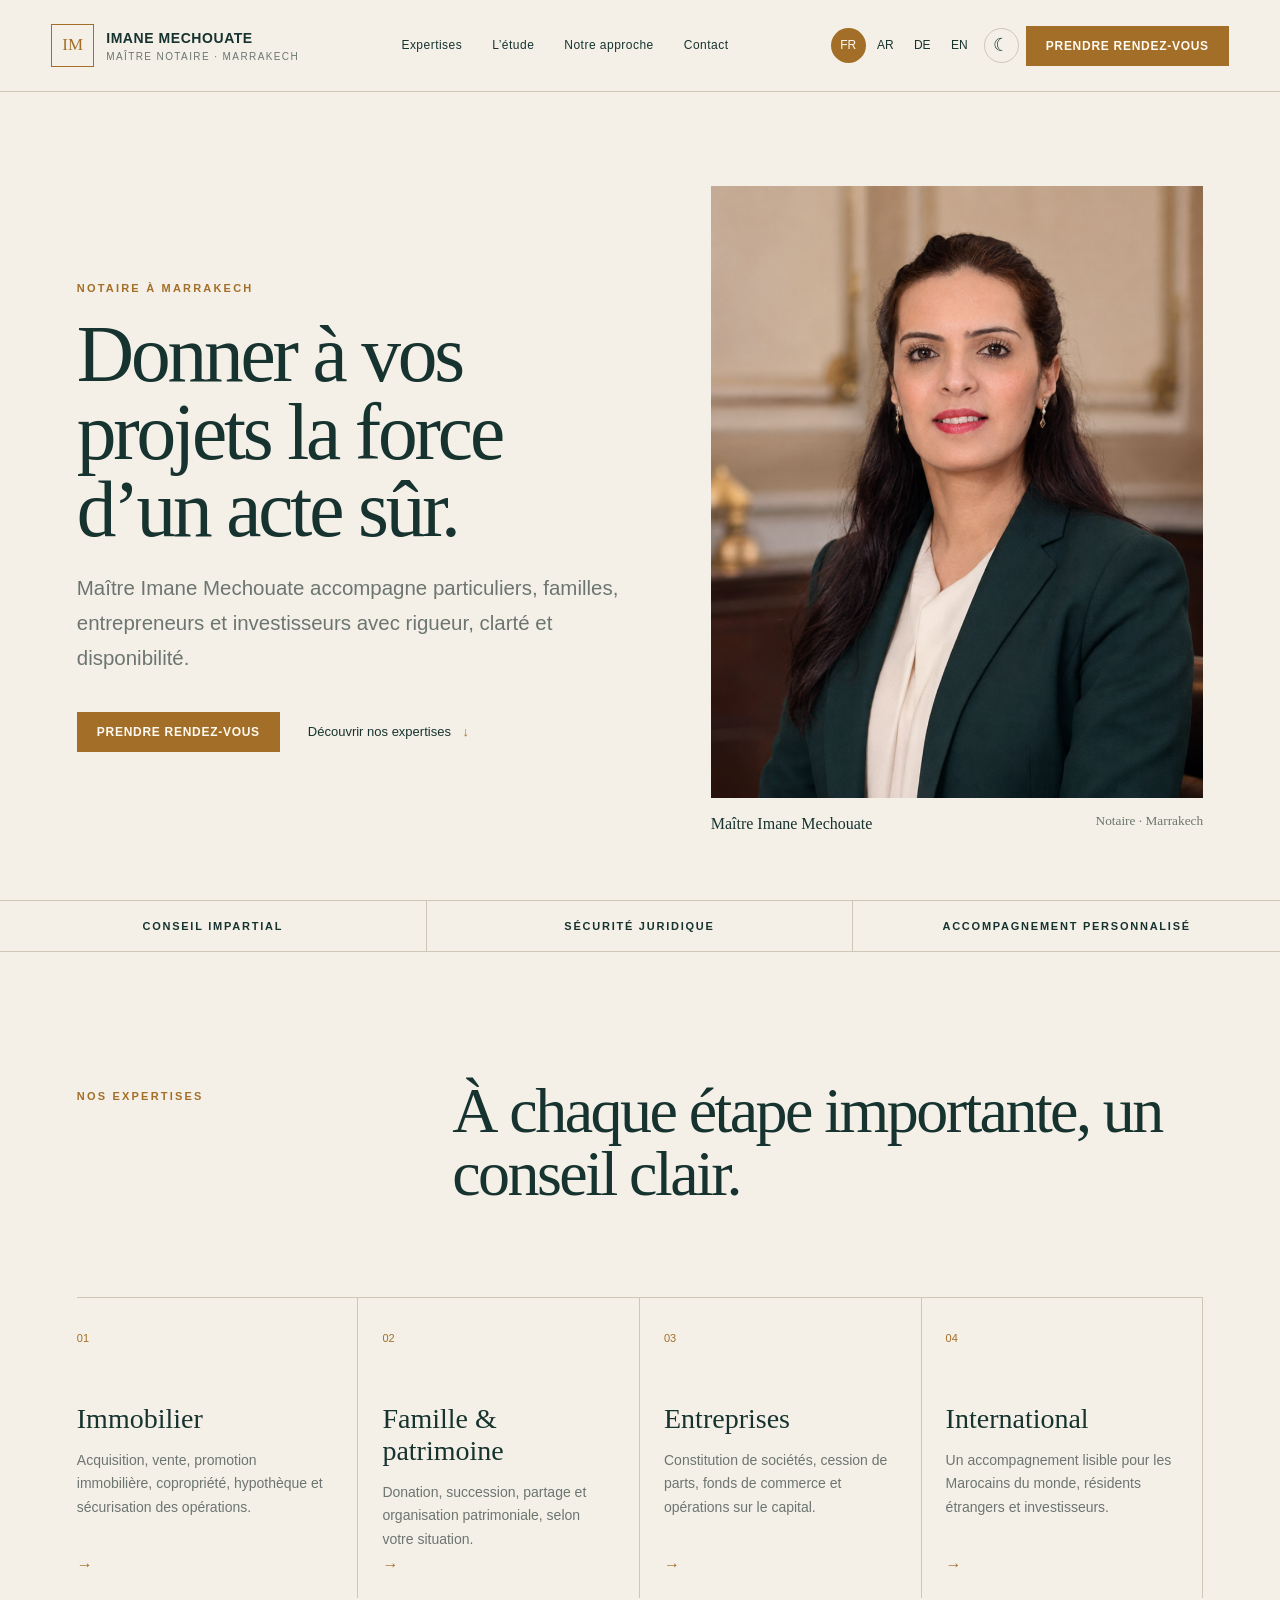
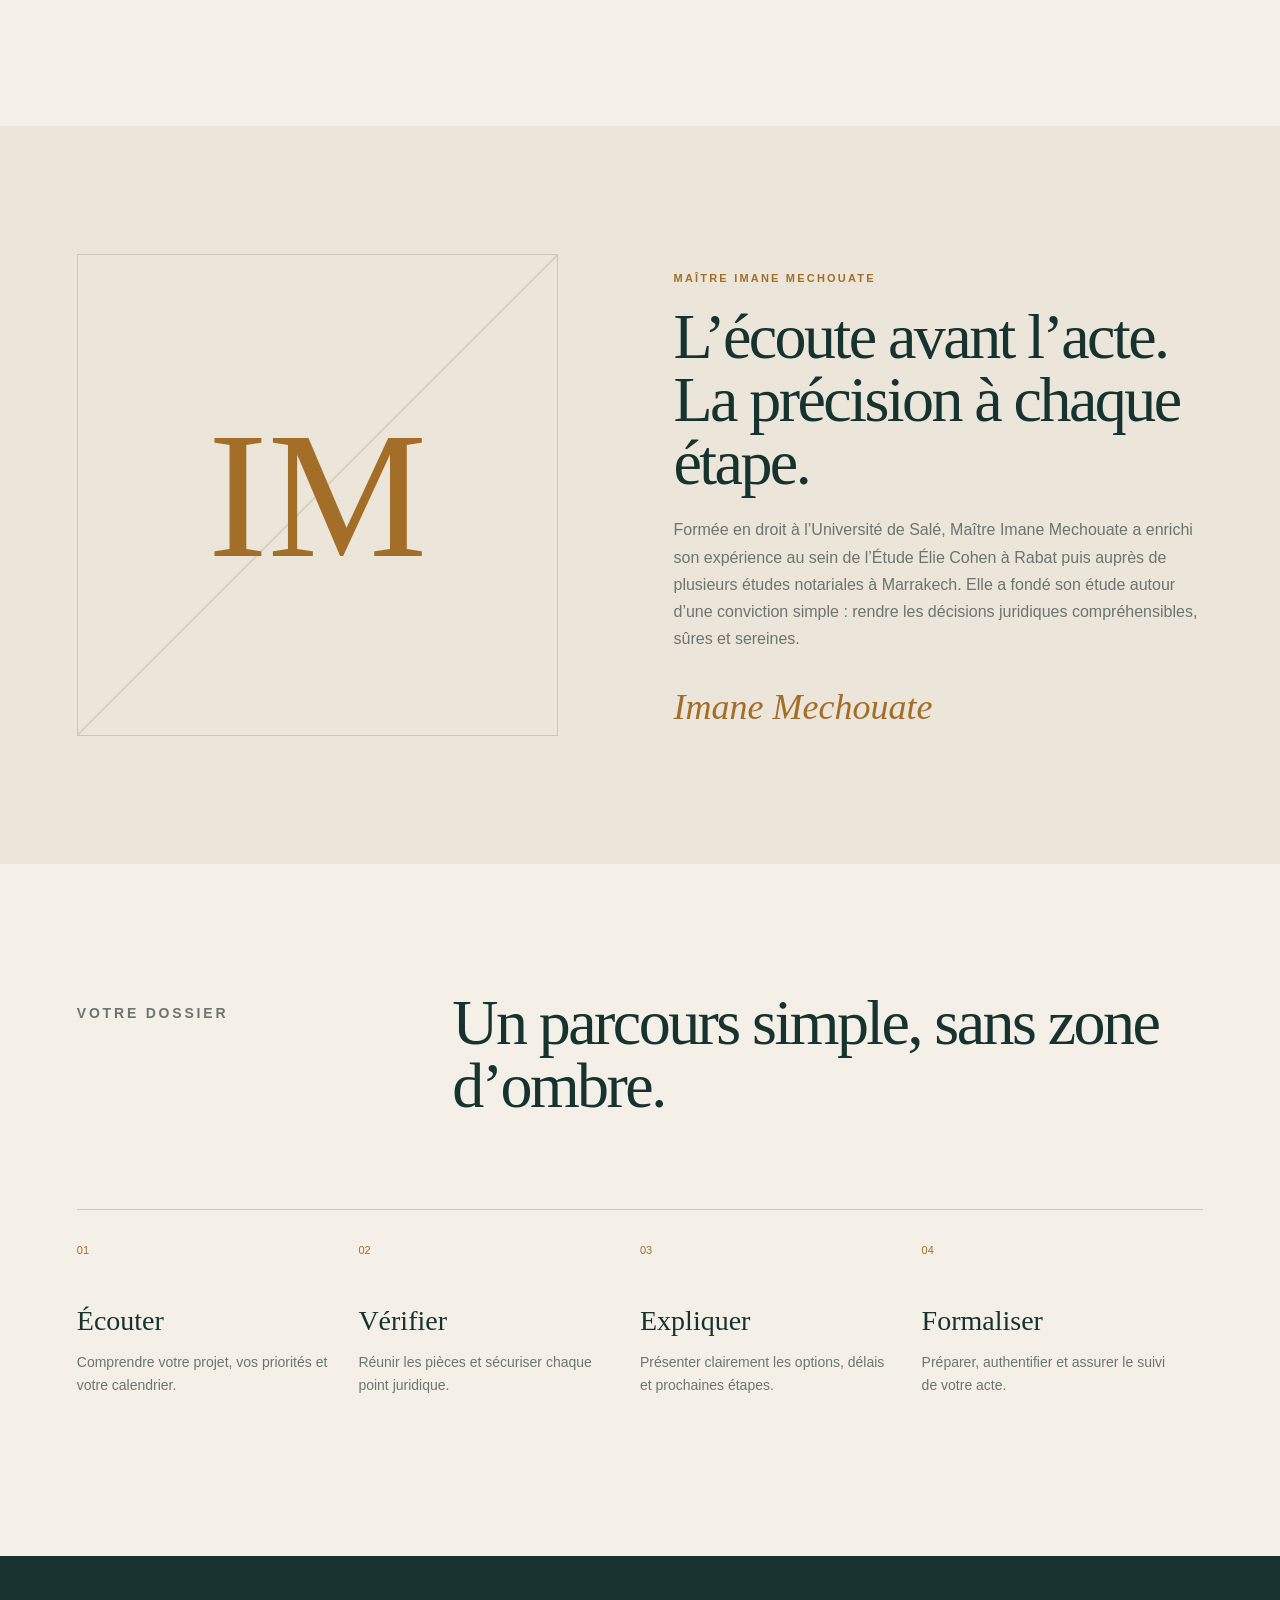
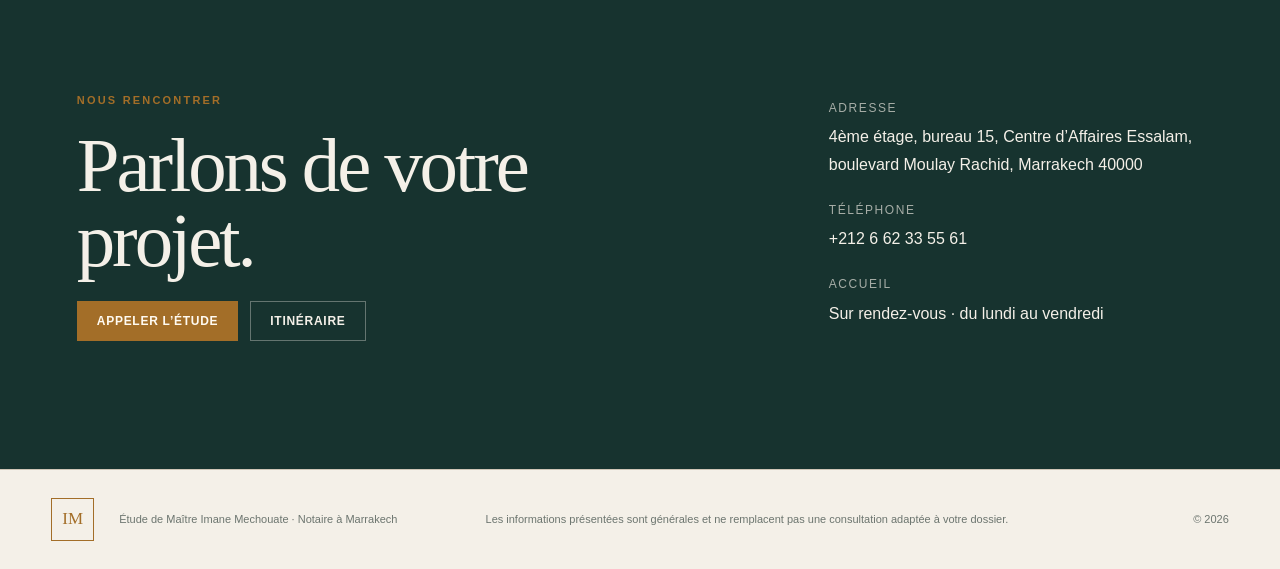
==== heritage.html @ 5396dc4d "Publish three multilingual notary website concepts" ====
<!doctype html><html lang="fr"><head><meta charset="utf-8"><meta name="viewport" content="width=device-width,initial-scale=1"><meta name="description" content="Étude de Maître Imane Mechouate, notaire à Marrakech. Immobilier, famille, patrimoine et entreprises."><meta name="theme-color" content="#123b36"><title>Maître Imane Mechouate · Notaire à Marrakech</title><link rel="stylesheet" href="base.css"><link rel="stylesheet" href="heritage.css"><script src="site.js" defer></script></head>
<body><header class="site-header"><a class="brand" href="#top"><span class="brand-mark">IM</span><span class="brand-text"><strong>IMANE MECHOUATE</strong><span>Maître Notaire · Marrakech</span></span></a><nav class="desktop-nav"><a href="#expertises" data-copy="navServices"></a><a href="#etude" data-copy="navAbout"></a><a href="#methode" data-copy="navApproach"></a><a href="#contact" data-copy="navContact"></a></nav><div class="top-controls"><div class="language" aria-label="Langue"><button class="lang-button" data-lang="fr">FR</button><button class="lang-button" data-lang="ar">AR</button><button class="lang-button" data-lang="de">DE</button><button class="lang-button" data-lang="en">EN</button></div><button class="theme-button" data-theme-toggle></button><a class="button header-cta" href="tel:+212662335561" data-copy="appointment"></a></div></header>
<main id="top"><section class="hero"><div class="hero-copy" data-reveal><p class="eyebrow" data-copy="heroKicker"></p><h1 data-copy="heroTitle"></h1><p class="lead" data-copy="heroText"></p><div class="hero-actions"><a class="button" href="tel:+212662335561" data-copy="appointment"></a><a class="text-link" href="#expertises"><span data-copy="discover"></span> <b>↓</b></a></div></div><figure class="hero-portrait" data-reveal><div class="portrait-frame"><img src="imane-heritage.png" alt="Portrait professionnel de Maître Imane Mechouate"></div><figcaption><span>Maître Imane Mechouate</span><small>Notaire · Marrakech</small></figcaption></figure></section>
<section class="trust-strip" aria-label="Valeurs"><span data-copy="trust1"></span><span data-copy="trust2"></span><span data-copy="trust3"></span></section>
<section id="expertises" class="services section"><div class="section-heading" data-reveal><p class="eyebrow" data-copy="servicesKicker"></p><h2 data-copy="servicesTitle"></h2></div><div class="service-grid"><article data-reveal><span>01</span><h3 data-copy="s1"></h3><p data-copy="s1t"></p><b class="service-arrow">→</b></article><article data-reveal><span>02</span><h3 data-copy="s2"></h3><p data-copy="s2t"></p><b class="service-arrow">→</b></article><article data-reveal><span>03</span><h3 data-copy="s3"></h3><p data-copy="s3t"></p><b class="service-arrow">→</b></article><article data-reveal><span>04</span><h3 data-copy="s4"></h3><p data-copy="s4t"></p><b class="service-arrow">→</b></article></div></section>
<section id="etude" class="about section"><div class="about-art" aria-hidden="true"><span>IM</span></div><div class="about-copy" data-reveal><p class="eyebrow" data-copy="aboutKicker"></p><h2 data-copy="aboutTitle"></h2><p data-copy="aboutText"></p><div class="signature">Imane Mechouate</div></div></section>
<section id="methode" class="process section"><div class="section-heading" data-reveal><p class="eyebrow" data-copy="processKicker"></p><h2 data-copy="processTitle"></h2></div><ol><li data-reveal><span>01</span><h3 data-copy="p1"></h3><p data-copy="p1t"></p></li><li data-reveal><span>02</span><h3 data-copy="p2"></h3><p data-copy="p2t"></p></li><li data-reveal><span>03</span><h3 data-copy="p3"></h3><p data-copy="p3t"></p></li><li data-reveal><span>04</span><h3 data-copy="p4"></h3><p data-copy="p4t"></p></li></ol></section>
<section id="contact" class="contact section"><div data-reveal><p class="eyebrow" data-copy="contactKicker"></p><h2 data-copy="contactTitle"></h2><div class="contact-actions"><a class="button" href="tel:+212662335561" data-copy="call"></a><a class="button secondary" data-map target="_blank" rel="noopener" data-copy="route"></a></div></div><div class="contact-list" data-reveal><div class="contact-item"><span data-copy="addressLabel"></span><p data-address></p></div><div class="contact-item"><span data-copy="phoneLabel"></span><a href="tel:+212662335561">+212 6 62 33 55 61</a></div><div class="contact-item"><span data-copy="hoursLabel"></span><p data-copy="hours"></p></div></div></section></main>
<footer><a class="brand" href="#top"><span class="brand-mark">IM</span></a><p data-copy="footer"></p><p class="fineprint" data-copy="legal"></p><p>© 2026</p></footer></body></html>
---- base.css ----
*{box-sizing:border-box}html{scroll-behavior:smooth}body{margin:0}img{display:block;max-width:100%}a{color:inherit}button{font:inherit}.sr-only{position:absolute;width:1px;height:1px;padding:0;margin:-1px;overflow:hidden;clip:rect(0,0,0,0);white-space:nowrap;border:0}
.top-controls{display:flex;align-items:center;gap:7px}.language{display:flex;align-items:center;gap:2px}.lang-button,.theme-button{border:0;background:transparent;color:inherit;cursor:pointer;min-width:35px;height:35px;border-radius:50%;font-size:12px}.lang-button[aria-current="true"]{background:var(--accent);color:var(--accent-contrast)}.theme-button{font-size:18px;border:1px solid var(--line)}
.brand{display:flex;align-items:center;text-decoration:none;gap:12px}.brand-mark{width:43px;height:43px;border:1px solid var(--accent);display:grid;place-items:center;font-family:Georgia,serif;color:var(--accent);font-size:17px}.brand-text{line-height:1.1}.brand-text strong{font:600 14px/1.2 var(--sans);letter-spacing:.04em}.brand-text span{display:block;font-size:10px;letter-spacing:.14em;text-transform:uppercase;color:var(--muted);margin-top:4px}
.button{display:inline-flex;align-items:center;justify-content:center;gap:10px;padding:13px 19px;text-decoration:none;border:1px solid var(--accent);background:var(--accent);color:var(--accent-contrast);font:600 12px/1 var(--sans);letter-spacing:.06em;text-transform:uppercase;transition:.25s}.button:hover{transform:translateY(-2px);filter:brightness(1.06)}.button.secondary{background:transparent;color:var(--text);border-color:var(--line)}
[data-reveal]{opacity:0;transform:translateY(22px);transition:opacity .75s,transform .75s}[data-reveal].is-visible{opacity:1;transform:none}
.eyebrow{color:var(--accent);font:600 11px/1 var(--sans);letter-spacing:.2em;text-transform:uppercase}.contact-list{display:grid;gap:22px}.contact-item span{display:block;color:var(--muted);font-size:12px;text-transform:uppercase;letter-spacing:.13em;margin-bottom:5px}.contact-item p,.contact-item a{margin:0;text-decoration:none}.fineprint{font-size:11px;color:var(--muted);max-width:760px}
html[dir="rtl"] body{text-align:right}html[dir="rtl"] .brand{flex-direction:row-reverse}html[dir="rtl"] .service-arrow{transform:scaleX(-1)}
@media(max-width:920px){.desktop-nav{display:none}.brand-text span{display:none}.top-controls{gap:3px}.lang-button{min-width:30px}.header-cta{display:none}}
@media(prefers-reduced-motion:reduce){html{scroll-behavior:auto}*,*:before,*:after{animation:none!important;transition:none!important}[data-reveal]{opacity:1;transform:none}}
---- heritage.css ----
:root{--bg:#f4f0e8;--surface:#ebe5da;--text:#17332f;--muted:#6c756f;--accent:#a36e28;--accent-contrast:#fffaf1;--line:#cfc6b7;--serif:"Iowan Old Style","Baskerville",Georgia,serif;--sans:Inter,Avenir,Arial,sans-serif;color-scheme:light}
:root[data-theme="dark"]{--bg:#102522;--surface:#17322e;--text:#f4eee2;--muted:#aebbb5;--accent:#d6aa62;--accent-contrast:#142721;--line:#36504a;color-scheme:dark}body{background:var(--bg);color:var(--text);font:16px/1.7 var(--sans);transition:background .25s,color .25s}.site-header{height:92px;padding:0 clamp(20px,4vw,68px);display:flex;align-items:center;justify-content:space-between;border-bottom:1px solid var(--line);position:relative;z-index:5}.desktop-nav{display:flex;gap:30px}.desktop-nav a{text-decoration:none;font-size:12px;letter-spacing:.04em}.hero{min-height:calc(100vh - 92px);display:grid;grid-template-columns:1.05fr .95fr;padding:clamp(42px,7vw,105px) clamp(20px,6vw,100px) 58px;gap:clamp(35px,7vw,110px);align-items:center}.hero-copy h1,.section h2{font:500 clamp(48px,6.2vw,92px)/.98 var(--serif);letter-spacing:-.04em;margin:22px 0}.lead{font-size:clamp(17px,1.6vw,21px);max-width:610px;color:var(--muted)}.hero-actions{display:flex;align-items:center;gap:28px;margin-top:36px;flex-wrap:wrap}.text-link{text-decoration:none;font-size:13px}.text-link b{color:var(--accent);margin-left:8px}.hero-portrait{margin:0}.portrait-frame{height:min(68vh,720px);overflow:hidden;background:var(--surface)}.portrait-frame img{width:100%;height:100%;object-fit:cover;object-position:50% 38%;transform:scaleX(-1)}figcaption{display:flex;justify-content:space-between;margin-top:12px;font-family:var(--serif)}figcaption small{color:var(--muted)}.trust-strip{display:grid;grid-template-columns:repeat(3,1fr);border-top:1px solid var(--line);border-bottom:1px solid var(--line)}.trust-strip span{text-align:center;padding:19px;border-right:1px solid var(--line);font:600 11px var(--sans);letter-spacing:.16em;text-transform:uppercase}.trust-strip span:last-child{border:0}.section{padding:clamp(75px,10vw,150px) clamp(20px,6vw,100px)}.section-heading{display:grid;grid-template-columns:1fr 2fr;align-items:start}.section-heading h2{font-size:clamp(42px,5vw,72px);margin-top:0;max-width:820px}.service-grid{display:grid;grid-template-columns:repeat(4,1fr);margin-top:70px;border-top:1px solid var(--line)}.service-grid article{padding:25px 24px 30px 0;border-right:1px solid var(--line);min-height:300px;position:relative}.service-grid article:not(:first-child){padding-left:24px}.service-grid article>span,.process li>span{color:var(--accent);font-size:11px}.service-grid h3,.process h3{font:500 28px var(--serif);margin:52px 0 12px}.service-grid p,.process p{font-size:14px;color:var(--muted)}.service-arrow{position:absolute;bottom:20px;color:var(--accent)}.about{background:var(--surface);display:grid;grid-template-columns:1fr 1.1fr;gap:9vw;align-items:center}.about-art{border:1px solid var(--line);aspect-ratio:1;display:grid;place-items:center;background:linear-gradient(135deg,transparent 49.8%,var(--line) 50%,transparent 50.2%)}.about-art span{font:500 clamp(90px,14vw,220px) var(--serif);color:var(--accent)}.about-copy h2{font-size:clamp(42px,5vw,72px)}.about-copy>p:last-of-type{color:var(--muted);max-width:660px}.signature{font:italic 36px var(--serif);color:var(--accent);margin-top:34px}.process ol{list-style:none;padding:0;display:grid;grid-template-columns:repeat(4,1fr);border-top:1px solid var(--line);margin-top:70px}.process li{padding:25px 24px 0 0}.process li h3{margin-top:42px}.contact{background:var(--text);color:var(--bg);display:grid;grid-template-columns:1.25fr .75fr;gap:10vw}.contact h2{font-size:clamp(52px,6vw,88px);max-width:620px}.contact .button.secondary{color:var(--bg);border-color:color-mix(in srgb,var(--bg) 35%,transparent)}.contact-actions{display:flex;gap:12px;flex-wrap:wrap}.contact .contact-list{align-self:center}.contact .contact-item span,.contact .fineprint{color:color-mix(in srgb,var(--bg) 65%,transparent)}footer{display:grid;grid-template-columns:auto 1fr 2fr auto;gap:25px;align-items:center;padding:28px clamp(20px,4vw,68px);border-top:1px solid var(--line);font-size:11px;color:var(--muted)}footer p{margin:0}
@media(max-width:800px){.hero{grid-template-columns:1fr;padding-top:60px}.hero-portrait{order:-1}.portrait-frame{height:48vh}.section-heading,.about,.contact{grid-template-columns:1fr}.service-grid,.process ol{grid-template-columns:1fr 1fr}.service-grid article{border-bottom:1px solid var(--line)}footer{grid-template-columns:auto 1fr}.fineprint{grid-column:1/-1}.trust-strip{grid-template-columns:1fr}.trust-strip span{border-right:0;border-bottom:1px solid var(--line)}}@media(max-width:520px){.service-grid,.process ol{grid-template-columns:1fr}.site-header{height:74px}.hero{min-height:auto}.brand-mark{width:36px;height:36px}}
.portrait-frame img{object-position:50% 36%;transform:none}
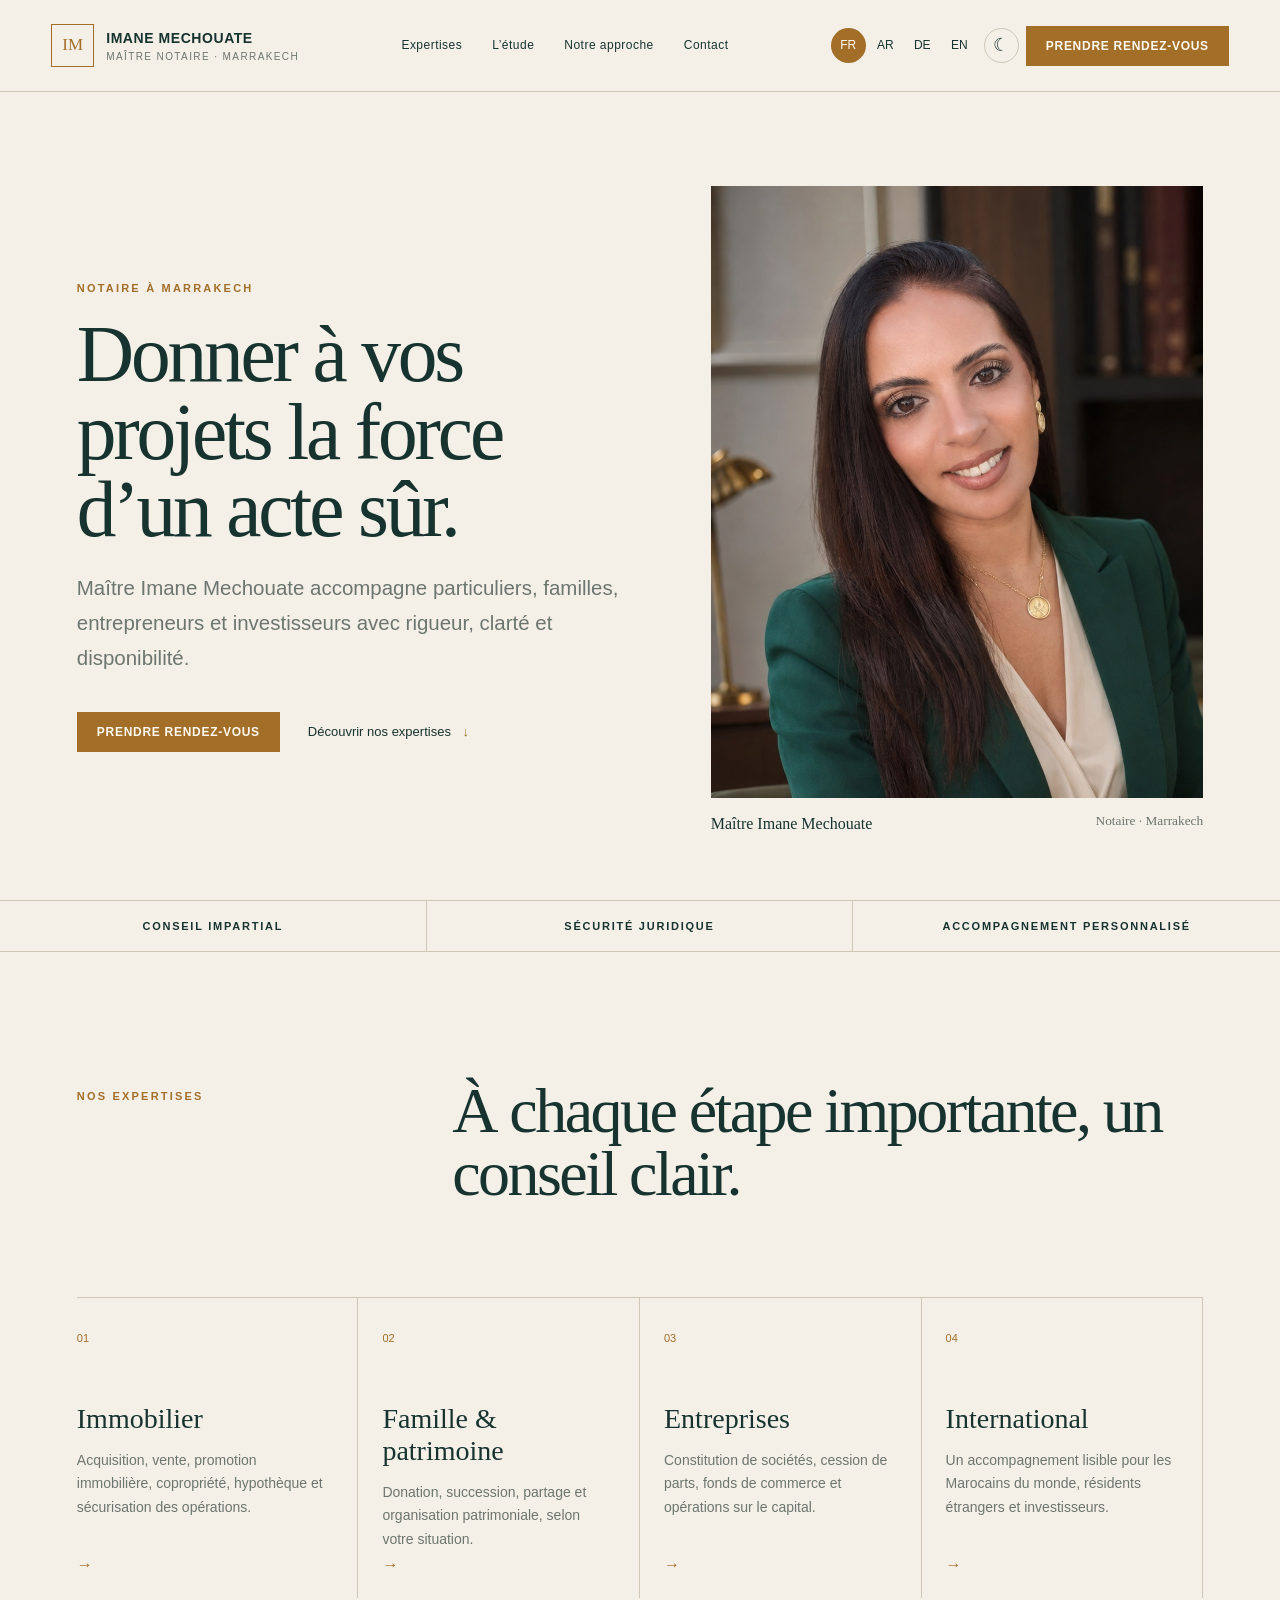
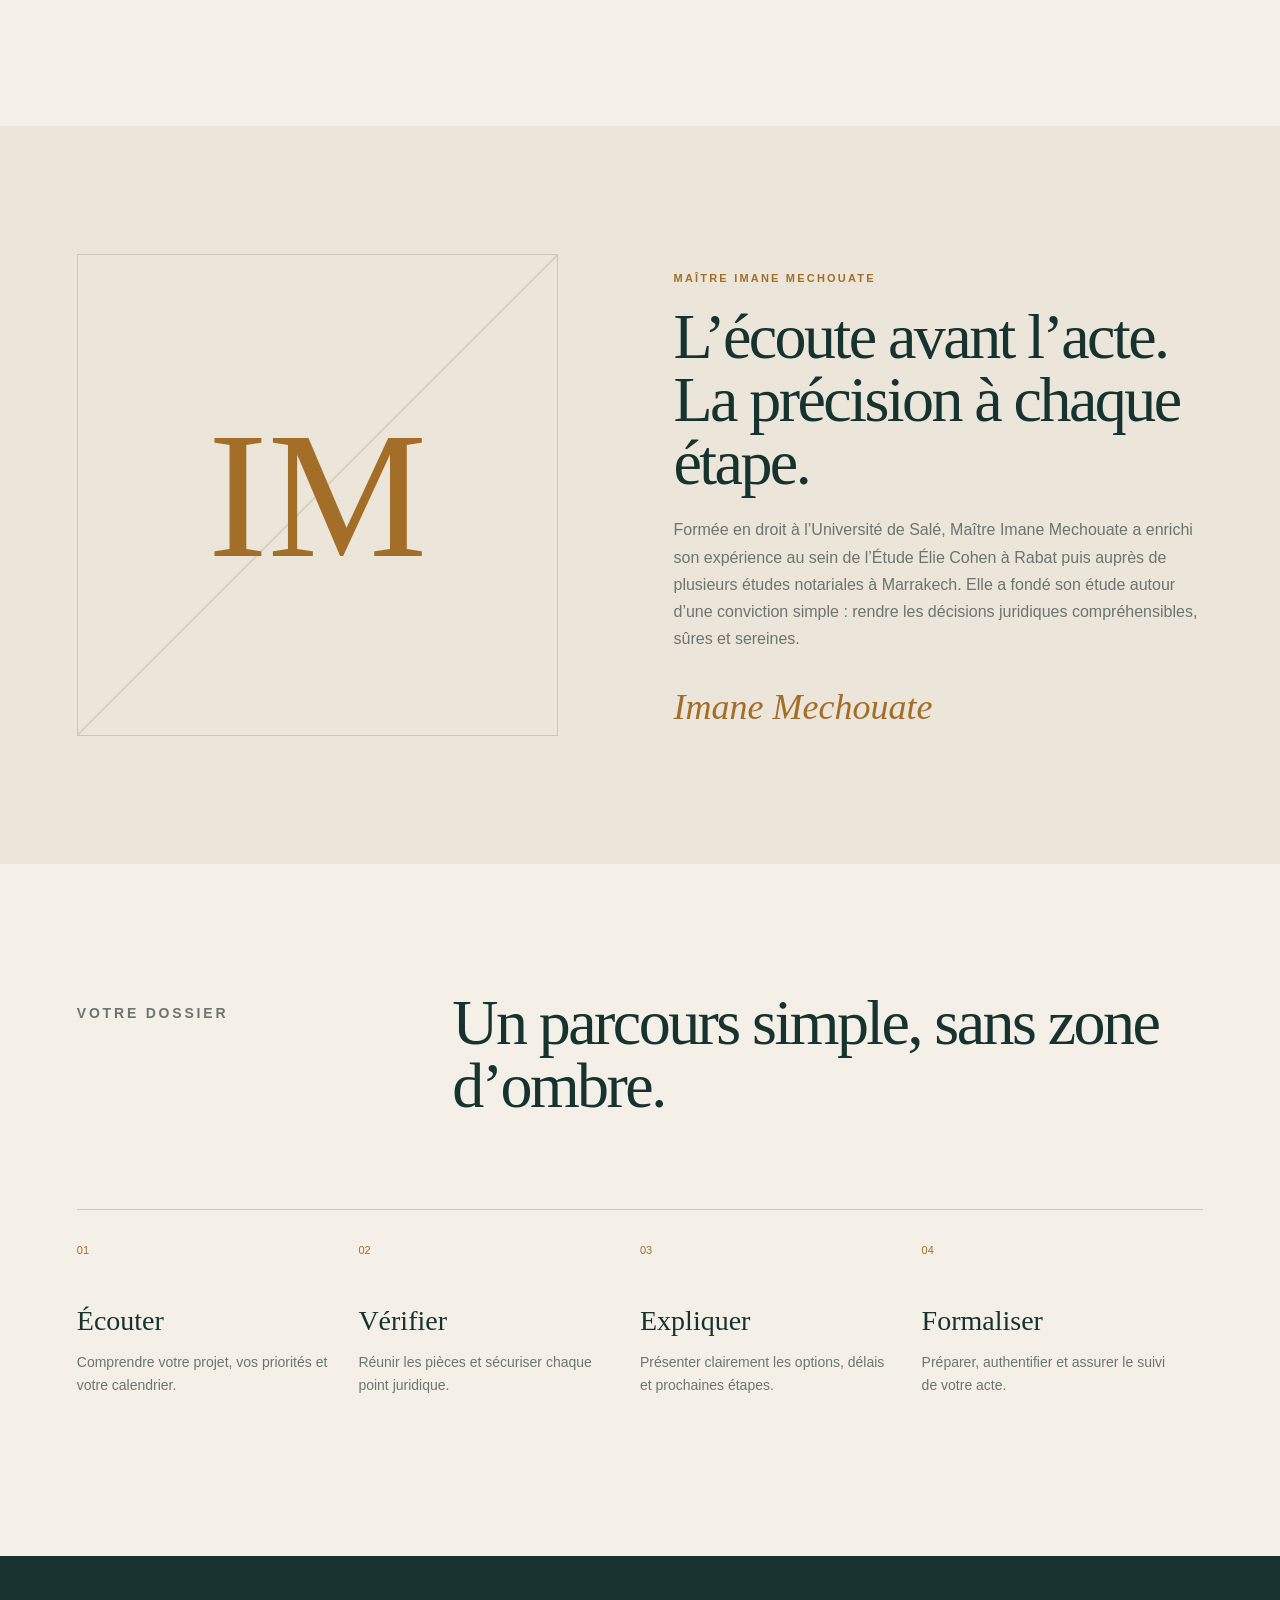
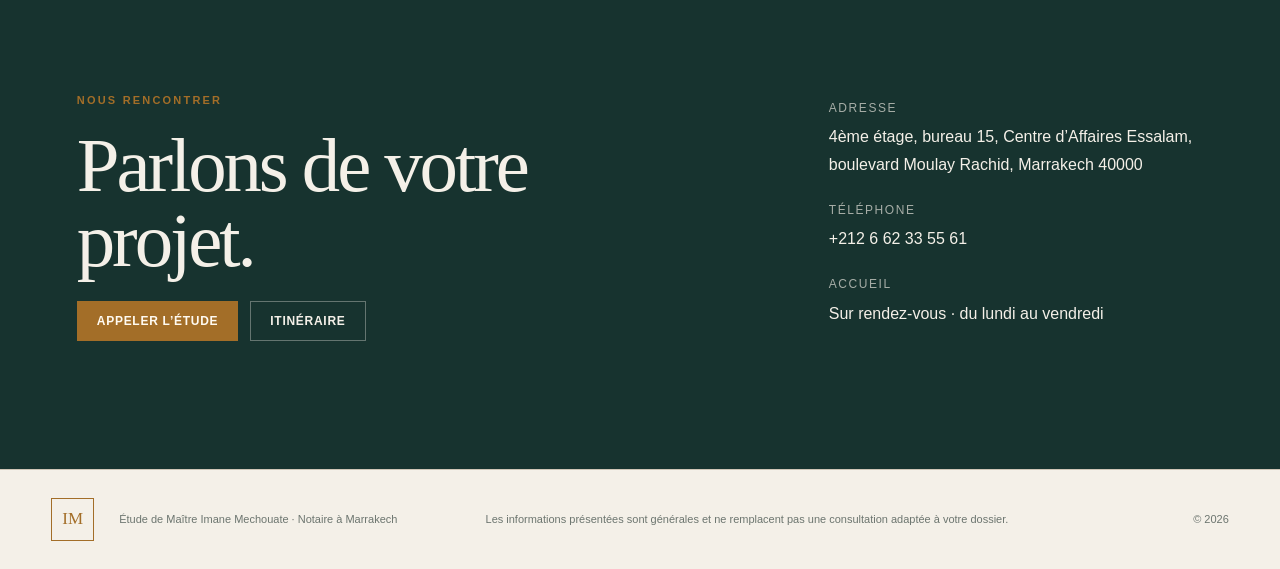
==== commit 7fce35f0: "Publish refined portraits inspired by latest New Look photos" ====
--- a/heritage.html
+++ b/heritage.html
@@ -1,6 +1,6 @@
 <!doctype html><html lang="fr"><head><meta charset="utf-8"><meta name="viewport" content="width=device-width,initial-scale=1"><meta name="description" content="Étude de Maître Imane Mechouate, notaire à Marrakech. Immobilier, famille, patrimoine et entreprises."><meta name="theme-color" content="#123b36"><title>Maître Imane Mechouate · Notaire à Marrakech</title><link rel="stylesheet" href="base.css"><link rel="stylesheet" href="heritage.css"><script src="site.js" defer></script></head>
 <body><header class="site-header"><a class="brand" href="#top"><span class="brand-mark">IM</span><span class="brand-text"><strong>IMANE MECHOUATE</strong><span>Maître Notaire · Marrakech</span></span></a><nav class="desktop-nav"><a href="#expertises" data-copy="navServices"></a><a href="#etude" data-copy="navAbout"></a><a href="#methode" data-copy="navApproach"></a><a href="#contact" data-copy="navContact"></a></nav><div class="top-controls"><div class="language" aria-label="Langue"><button class="lang-button" data-lang="fr">FR</button><button class="lang-button" data-lang="ar">AR</button><button class="lang-button" data-lang="de">DE</button><button class="lang-button" data-lang="en">EN</button></div><button class="theme-button" data-theme-toggle></button><a class="button header-cta" href="tel:+212662335561" data-copy="appointment"></a></div></header>
-<main id="top"><section class="hero"><div class="hero-copy" data-reveal><p class="eyebrow" data-copy="heroKicker"></p><h1 data-copy="heroTitle"></h1><p class="lead" data-copy="heroText"></p><div class="hero-actions"><a class="button" href="tel:+212662335561" data-copy="appointment"></a><a class="text-link" href="#expertises"><span data-copy="discover"></span> <b>↓</b></a></div></div><figure class="hero-portrait" data-reveal><div class="portrait-frame"><img src="imane-heritage.png" alt="Portrait professionnel de Maître Imane Mechouate"></div><figcaption><span>Maître Imane Mechouate</span><small>Notaire · Marrakech</small></figcaption></figure></section>
+<main id="top"><section class="hero"><div class="hero-copy" data-reveal><p class="eyebrow" data-copy="heroKicker"></p><h1 data-copy="heroTitle"></h1><p class="lead" data-copy="heroText"></p><div class="hero-actions"><a class="button" href="tel:+212662335561" data-copy="appointment"></a><a class="text-link" href="#expertises"><span data-copy="discover"></span> <b>↓</b></a></div></div><figure class="hero-portrait" data-reveal><div class="portrait-frame"><img src="imane-heritage.jpg" alt="Portrait professionnel de Maître Imane Mechouate"></div><figcaption><span>Maître Imane Mechouate</span><small>Notaire · Marrakech</small></figcaption></figure></section>
 <section class="trust-strip" aria-label="Valeurs"><span data-copy="trust1"></span><span data-copy="trust2"></span><span data-copy="trust3"></span></section>
 <section id="expertises" class="services section"><div class="section-heading" data-reveal><p class="eyebrow" data-copy="servicesKicker"></p><h2 data-copy="servicesTitle"></h2></div><div class="service-grid"><article data-reveal><span>01</span><h3 data-copy="s1"></h3><p data-copy="s1t"></p><b class="service-arrow">→</b></article><article data-reveal><span>02</span><h3 data-copy="s2"></h3><p data-copy="s2t"></p><b class="service-arrow">→</b></article><article data-reveal><span>03</span><h3 data-copy="s3"></h3><p data-copy="s3t"></p><b class="service-arrow">→</b></article><article data-reveal><span>04</span><h3 data-copy="s4"></h3><p data-copy="s4t"></p><b class="service-arrow">→</b></article></div></section>
 <section id="etude" class="about section"><div class="about-art" aria-hidden="true"><span>IM</span></div><div class="about-copy" data-reveal><p class="eyebrow" data-copy="aboutKicker"></p><h2 data-copy="aboutTitle"></h2><p data-copy="aboutText"></p><div class="signature">Imane Mechouate</div></div></section>
